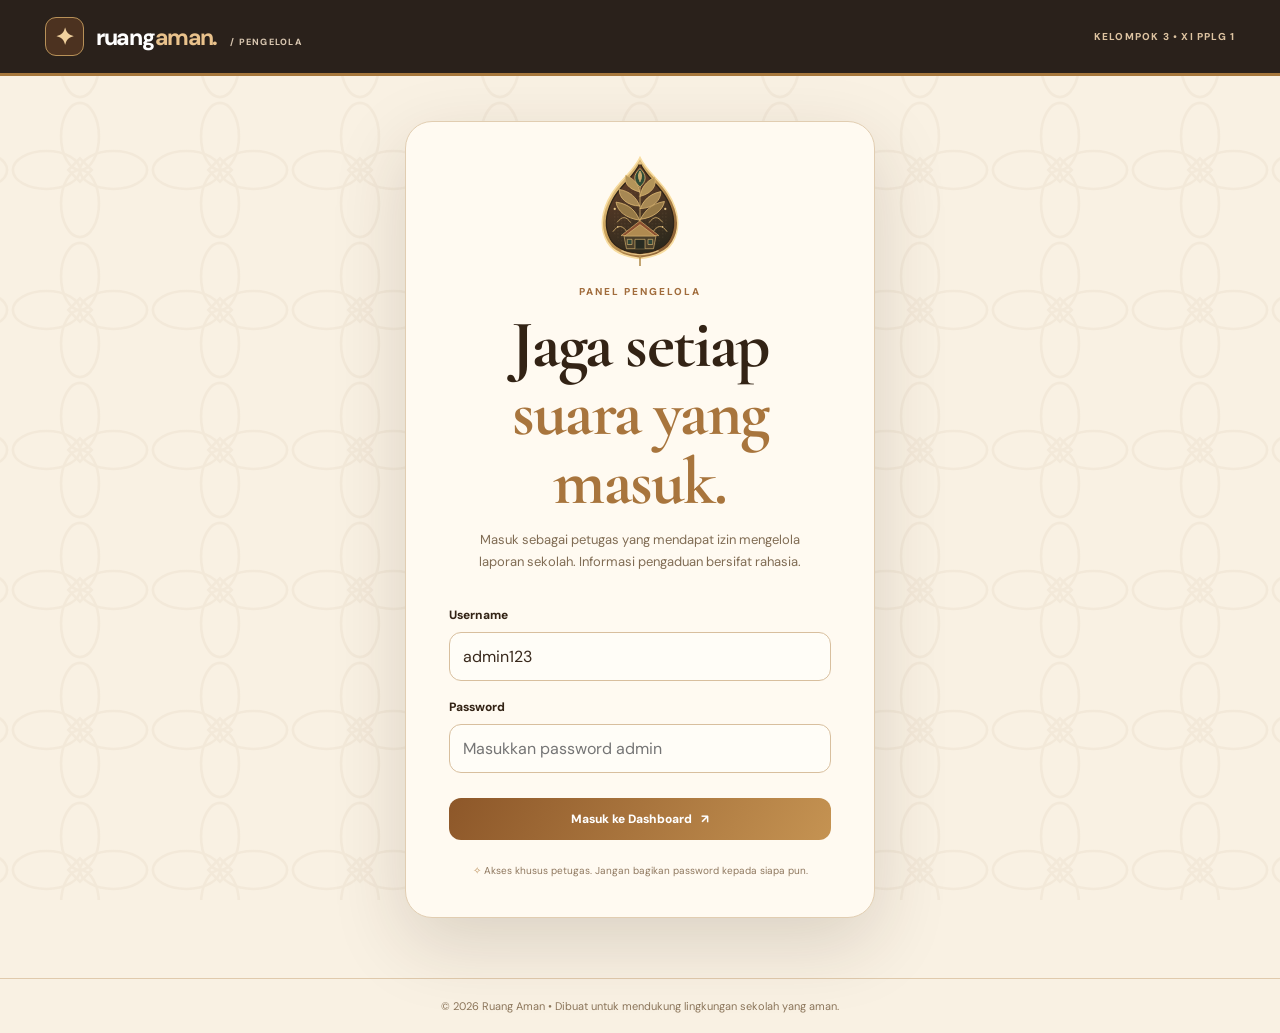
==== admin.html @ 5524164d "Add files via upload" ====
<!doctype html>
<html lang="id"><head><meta charset="utf-8"/><meta name="viewport" content="width=device-width,initial-scale=1"/><meta name="theme-color" content="#281c14"/>
<title>Dashboard Pengelola — Ruang Aman</title><link rel="preconnect" href="https://fonts.googleapis.com"/><link rel="preconnect" href="https://fonts.gstatic.com" crossorigin/><link href="https://fonts.googleapis.com/css2?family=DM+Sans:wght@400;500;600;700;800&family=Cormorant+Garamond:wght@500;600;700&display=swap" rel="stylesheet"/><link rel="stylesheet" href="admin.css"/></head>
<body>
<header class="top"><a class="brand" href="index.html"><span class="emblem">✦</span><span>ruang<b>aman.</b> <small>/ PENGELOLA</small></span></a><div class="top-right"><span class="top-badge">KELOMPOK 3 • XI PPLG 1</span><button class="button ghost" id="logout" type="button" hidden>Keluar</button></div></header>
<main>
<section id="startup-panel" class="login-area"><div class="login-card startup-card"><div class="logo-crest"><img src="gunungan.svg" alt=""/></div><p>Memeriksa sesi pengelola...</p></div></section><section id="login-panel" class="login-area" hidden><div class="login-card"><div class="logo-crest"><img src="gunungan.svg" alt="Gunungan wayang"/></div><div class="eyebrow">PANEL PENGELOLA</div><h1>Jaga setiap<br/><em>suara yang masuk.</em></h1><p>Masuk sebagai petugas yang mendapat izin mengelola laporan sekolah. Informasi pengaduan bersifat rahasia.</p><form id="login-form"><label for="username">Username</label><input id="username" name="username" value="admin123" autocomplete="username" required/><label for="password">Password</label><input id="password" type="password" autocomplete="current-password" required placeholder="Masukkan password admin"/><button class="button primary" type="submit" id="login-btn">Masuk ke Dashboard <span aria-hidden="true">↗</span></button><p class="feedback" id="login-error" role="alert" hidden></p></form><small class="privacy"><span>✧</span> Akses khusus petugas. Jangan bagikan password kepada siapa pun.</small></div></section>
<section id="dashboard" class="dashboard" hidden>
<div class="page-hero"><div><span class="eyebrow">RUANG AMAN • SWARA KABECIKAN</span><h1>Dashboard <em>Laporan.</em></h1><p>Terima, tinjau, dan tindak lanjuti laporan secara bertanggung jawab.</p></div><img src="gunungan.svg" alt=""/></div>
<div class="stats" aria-label="Ringkasan status laporan"><article><small>JUMLAH DITEMUKAN</small><strong id="stat-total">0</strong><span>Data yang berhasil dimuat</span></article><article><small>DITERIMA</small><strong id="stat-new">0</strong><span>Menunggu peninjauan</span></article><article><small>DALAM PROSES</small><strong id="stat-review">0</strong><span>Ditinjau / ditindaklanjuti</span></article><article><small>SELESAI</small><strong id="stat-done">0</strong><span>Penanganan tercatat selesai</span></article></div>
<div class="work"><section class="report-list-panel"><div class="work-head"><div><span class="eyebrow">PENGADUAN MASUK</span><h2>Daftar Laporan</h2></div><button id="refresh" class="button outline" type="button">↻ Muat Ulang</button></div><div class="controls"><label class="visually-hidden" for="search">Cari ID, lokasi, atau jenis</label><input id="search" placeholder="Cari ID, jenis, atau lokasi..." type="search"/><label class="visually-hidden" for="filter">Filter status</label><select id="filter"><option value="">Semua status</option><option>Diterima</option><option>Ditinjau</option><option>Ditindaklanjuti</option><option>Selesai</option></select></div><p id="list-message" class="feedback" role="status"></p><div id="report-list" class="reports" aria-live="polite"></div></section>
<section id="detail" class="detail-panel"><div class="detail-empty"><span>✧</span><h2>Pilih laporan</h2><p>Klik salah satu laporan di sebelah kiri untuk melihat kronologi, status, dan tindakan.</p></div></section></div>
<p class="dashboard-foot">Data laporan bersifat pribadi. Hanya petugas resmi sekolah yang boleh mengakses. Jika ada keadaan mendesak, lakukan penanganan langsung di luar sistem ini.</p>
</section>
</main>
<dialog id="delete-dialog" class="delete-dialog" aria-labelledby="delete-title">
  <div class="delete-dialog-header"><span class="danger-dot" aria-hidden="true">!</span><div><span class="eyebrow">KONFIRMASI PENGHAPUSAN</span><h2 id="delete-title">Hapus laporan?</h2></div></div>
  <p>Ini akan <strong>menghapus permanen</strong> laporan <strong id="delete-id"></strong> beserta riwayat statusnya. Pelapor tidak dapat lagi mengecek ID ini. Tindakan tidak bisa dibatalkan.</p>
  <label for="delete-confirm-input">Ketik ID laporan untuk konfirmasi</label>
  <input id="delete-confirm-input" type="text" autocomplete="off" spellcheck="false" placeholder="RM-..."/>
  <p class="feedback" id="delete-error" role="alert" hidden></p>
  <div class="delete-buttons"><button type="button" class="button outline" id="delete-cancel">Batal</button><button type="button" class="button danger" id="delete-submit" disabled>Ya, Hapus Permanen</button></div>
</dialog>
<div id="toast" class="toast" role="status" hidden></div>
<footer>© 2026 Ruang Aman • Dibuat untuk mendukung lingkungan sekolah yang aman.</footer>
<script src="supabase-config.js"></script><script src="admin.js"></script>
</body></html>
---- admin.css ----
:root{--ink:#332315;--dark:#231913;--gold:#dcb477;--light:#fbf5e9;--card:#fffaf1;--line:#e1cdb1;--muted:#80694f}*{box-sizing:border-box}body{margin:0;background:#f9f1e3;color:var(--ink);font-family:'DM Sans',sans-serif;min-height:100dvh}body:before{content:"";position:fixed;inset:0;z-index:-1;pointer-events:none;background:url('kawung.svg') center/140px repeat;opacity:.08}button,input,select,textarea{font:inherit}button{cursor:pointer}button:disabled{opacity:.6;cursor:wait}[hidden]{display:none!important}.visually-hidden{position:absolute;width:1px;height:1px;overflow:hidden;clip-path:inset(50%)}.top{background:#2a211b;color:#fff5e7;min-height:76px;padding:14px clamp(16px,3.5vw,65px);display:flex;align-items:center;justify-content:space-between;gap:18px;border-bottom:3px solid #a6773c}.brand{display:flex;align-items:center;gap:12px;color:#fff;text-decoration:none;font-size:23px;font-weight:800;letter-spacing:-.05em}.brand b{color:#e9c28c}.brand small{font-size:9px;letter-spacing:.14em;color:#d9c7b1;margin-left:9px}.emblem{width:39px;height:39px;display:grid;place-items:center;border:1px solid #b89158;border-radius:11px;background:#4c3220;color:#f1d19d}.top-right{display:flex;gap:15px;align-items:center}.top-badge{font-size:10px;letter-spacing:.12em;font-weight:800;color:#ddc3a1}.button{border:none;border-radius:12px;font-weight:800;font-size:12px;padding:13px 18px;display:inline-flex;justify-content:center;align-items:center;gap:9px;transition:transform .2s,background .2s}.button:hover{transform:translateY(-1px)}.button.primary{background:linear-gradient(120deg,#8d5729,#c59352);color:#fff}.button.ghost{border:1px solid #b18b59;color:#f3d8ad;background:transparent}.button.outline{border:1px solid #b79a78;background:#fff8ea;color:#6c4724}.login-area{min-height:calc(100dvh - 154px);padding:45px 16px 60px;display:grid;place-items:center}.login-card{position:relative;overflow:hidden;width:min(470px,100%);background:var(--card);border:1px solid var(--line);border-radius:27px;padding:32px clamp(22px,4vw,43px) 38px;box-shadow:0 25px 75px #37231227;text-align:center}.logo-crest{height:115px;margin-bottom:16px}.logo-crest img{height:100%;width:100%;object-fit:contain}.eyebrow{font-size:10px;letter-spacing:.2em;font-weight:800;color:#a16c3c}.login-card h1,.page-hero h1{font:700 clamp(43px,6.2vw,67px)/1.02 'Cormorant Garamond',Georgia,serif;letter-spacing:-.027em;margin:13px 0}.login-card h1 em,.page-hero h1 em{color:#a8753d;font-style:normal}.login-card>p{color:#806c54;font-size:13px;line-height:1.7;max-width:345px;margin:10px auto 25px}.login-card form{display:grid;gap:9px;text-align:left}.login-card label{font-size:12px;font-weight:800;margin-top:9px}.login-card input,.controls input,.controls select,textarea,.detail-panel select{width:100%;border-radius:12px;border:1px solid #d8bf9e;background:#fffdf7;padding:13px;color:#39291c;outline:none}.login-card input:focus,.controls input:focus,.controls select:focus,textarea:focus{border-color:#9b7040;box-shadow:0 0 0 3px #cbab7d44}.login-card form button{margin-top:16px}.privacy{display:block;margin-top:23px;color:#8f785f;font-size:10px;line-height:1.6}.privacy span{color:#b88a53}.feedback{font-size:12px;font-weight:700;color:#8c4e31;line-height:1.6}.dashboard{max-width:1480px;margin:auto;padding:clamp(22px,3.5vw,55px)}.page-hero{background:linear-gradient(120deg,#34241b,#56402d);color:#fcf1d7;border-radius:25px;display:flex;align-items:center;justify-content:space-between;gap:10px;padding:24px clamp(22px,4vw,56px);margin-bottom:24px;position:relative;overflow:hidden}.page-hero:before{content:"";position:absolute;inset:0;background:url('kawung.svg')/140px;opacity:.1}.page-hero>div,.page-hero img{position:relative}.page-hero .eyebrow{color:#e4bc81}.page-hero h1{font-size:clamp(42px,6vw,70px)}.page-hero h1 em{color:#dfb87c}.page-hero p{font-size:13px;color:#d9c8b2;line-height:1.65}.page-hero img{height:160px;width:140px;object-fit:contain;filter:drop-shadow(0 7px 12px #0008)}.stats{display:grid;grid-template-columns:repeat(4,minmax(0,1fr));gap:16px;margin:24px 0}.stats article{background:#fffaf1;border:1px solid #e2cdb0;border-radius:18px;padding:23px;display:flex;flex-direction:column;gap:10px;min-width:0;box-shadow:0 8px 25px #4831140a}.stats small{font-size:10px;font-weight:800;letter-spacing:.11em;color:#80684e}.stats strong{font:700 45px/.9 'Cormorant Garamond',Georgia,serif}.stats span{font-size:11px;color:#8a725a;line-height:1.5}.work{display:grid;grid-template-columns:minmax(330px,0.85fr) minmax(380px,1.15fr);gap:20px;align-items:start}.report-list-panel,.detail-panel{background:#fffaf1;border:1px solid #e0cbb0;border-radius:24px;padding:clamp(18px,3vw,30px);min-height:430px;box-shadow:0 12px 35px #4831140a}.work-head{display:flex;justify-content:space-between;align-items:center;gap:15px}.work-head h2,.detail-panel h2{font:700 33px 'Cormorant Garamond',Georgia,serif;margin:5px 0 15px}.controls{display:grid;grid-template-columns:1fr 145px;gap:9px;margin:15px 0}.reports{display:grid;gap:10px;max-height:660px;overflow:auto}.report-item{width:100%;text-align:left;background:#f7ecdb;border:1px solid #e3cfb2;border-radius:14px;padding:17px;display:grid;gap:10px;color:#503a28}.report-item.active{border-color:#9a6b40;box-shadow:inset 3px 0 0 #9a6b40;background:#f0dfc8}.report-item:hover{background:#f2e4d0}.report-top{display:flex;align-items:center;justify-content:space-between;gap:8px}.report-item strong{font-size:13px;overflow-wrap:anywhere}.report-item small{font-size:10px;color:#7b6952}.chip{display:inline-flex;align-items:center;width:max-content;border-radius:99px;padding:6px 10px;background:#e2c79e;color:#5e3b1e;font-size:10px;font-weight:800}.chip.done{background:#d8e5cf;color:#3d623c}.detail-empty{display:grid;place-content:center;text-align:center;min-height:360px;color:#806950}.detail-empty span{font-size:41px;color:#b18451}.detail-panel h3{font-size:16px;margin:7px 0}.detail-kicker{font-size:10px;font-weight:800;letter-spacing:.15em;color:#9c6d39}.detail-meta{color:#7f6850;font-size:12px;line-height:1.6}.story{white-space:pre-wrap;overflow-wrap:anywhere;line-height:1.75;color:#463626;font-size:13px;background:#f6ead7;border:1px solid #e6d2b7;border-radius:15px;padding:18px;max-height:310px;overflow:auto}.detail-form{display:grid;gap:11px;margin-top:22px}.detail-form label{font-size:12px;font-weight:800}.detail-form textarea{min-height:100px;resize:vertical}.detail-actions{display:flex;gap:10px;align-items:center}.log{margin:12px 0 0;padding-left:19px;color:#795d45;font-size:12px;line-height:2}.dashboard-foot{font-size:11px;line-height:1.7;color:#8d765e;text-align:center;margin-top:28px}footer{border-top:1px solid #e0caac;padding:20px;text-align:center;font-size:11px;color:#8c765b}
@media(max-width:1000px){.work{grid-template-columns:1fr}.reports{max-height:380px}}@media(max-width:650px){.brand{font-size:20px}.brand small,.top-badge{display:none}.page-hero img{height:90px;width:65px}.page-hero{padding:21px}.page-hero h1{font-size:42px}.stats{grid-template-columns:repeat(2,minmax(0,1fr));gap:10px}.stats article{padding:16px}.stats strong{font-size:38px}.dashboard{padding:15px}.report-list-panel,.detail-panel{padding:16px}.work-head{align-items:start}.work-head h2{font-size:29px}.controls{grid-template-columns:1fr}.button{padding:11px 12px}.top{padding:13px}}@media(prefers-reduced-motion:reduce){*,*:before,*:after{transition:none!important;animation:none!important}}


.startup-card{max-width:400px}.startup-card p{font-weight:700;color:#795b40}.danger-heading{margin-top:24px!important}.danger-zone{margin-top:10px;padding:20px;border-radius:17px;border:1px solid #dfb4a6;background:linear-gradient(120deg,#fff4ef,#fffaf6);display:flex;gap:16px;align-items:center;justify-content:space-between}.danger-copy strong{color:#8e3024;font-size:13px}.danger-copy p{font-size:11px;line-height:1.6;color:#906b60;margin:7px 0 0}.button.danger{background:#9b372b;color:white;white-space:nowrap}.button.danger:hover{background:#82251a}.button.danger:focus-visible{outline:3px solid #e9a18f;outline-offset:2px}.delete-dialog{width:min(480px,calc(100vw - 28px));border:1px solid #d8b9a3;border-radius:23px;background:#fffbf4;padding:clamp(22px,4vw,34px);box-shadow:0 26px 80px #21140dcc;color:#3d2a1f}.delete-dialog::backdrop{background:#1f1713b9;backdrop-filter:blur(5px)}.delete-dialog-header{display:flex;align-items:center;gap:14px}.delete-dialog h2{font:700 35px/1.1 'Cormorant Garamond',Georgia,serif;margin:4px 0}.delete-dialog>p{font-size:13px;line-height:1.75;color:#654d3e}.delete-dialog>label{display:block;font-size:12px;font-weight:800;margin:17px 0 9px}.delete-dialog input{width:100%;border:1px solid #caa789;border-radius:11px;padding:12px 13px;background:white;color:#3f2b21;outline:none}.delete-dialog input:focus{box-shadow:0 0 0 3px #caa78966}.delete-buttons{display:flex;justify-content:flex-end;gap:10px;margin-top:24px}.danger-dot{display:grid;place-items:center;width:42px;height:42px;border-radius:50%;background:#f3d9cc;color:#922f24;font-weight:800;font-size:25px}.toast{position:fixed;left:50%;bottom:22px;transform:translateX(-50%);z-index:100;max-width:min(90vw,480px);padding:14px 22px;background:#2b231c;color:#f9e9d1;border:1px solid #d2a66e;border-radius:13px;box-shadow:0 10px 35px #1f110d55;font-size:12px;font-weight:800;text-align:center}@media(max-width:650px){.danger-zone{flex-direction:column;align-items:stretch}.delete-buttons{flex-wrap:wrap}.delete-buttons button{flex:1}}
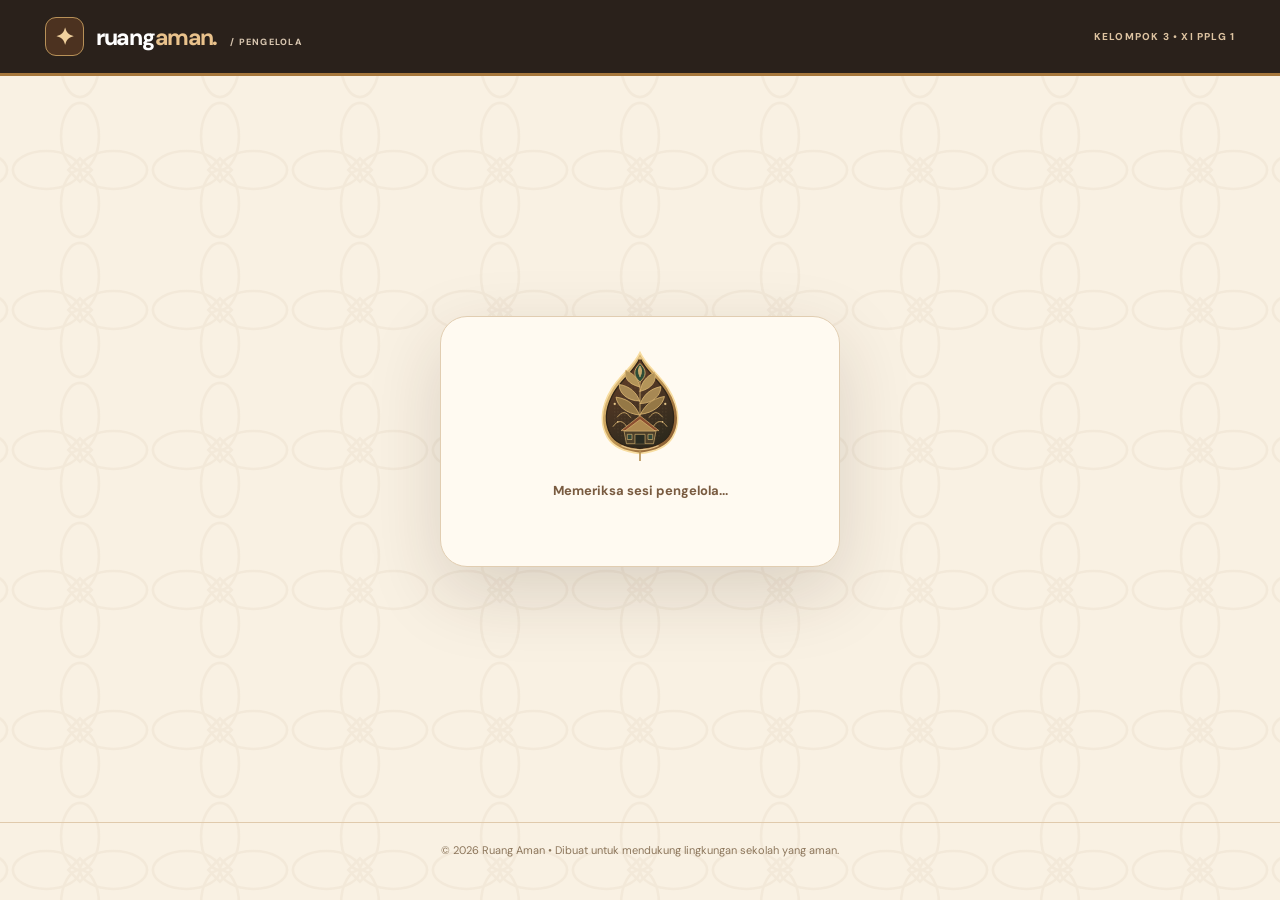
==== commit d165155c: "Update admin.html" ====
--- a/admin.html
+++ b/admin.html
@@ -13,15 +13,7 @@
 <p class="dashboard-foot">Data laporan bersifat pribadi. Hanya petugas resmi sekolah yang boleh mengakses. Jika ada keadaan mendesak, lakukan penanganan langsung di luar sistem ini.</p>
 </section>
 </main>
-<dialog id="delete-dialog" class="delete-dialog" aria-labelledby="delete-title">
-  <div class="delete-dialog-header"><span class="danger-dot" aria-hidden="true">!</span><div><span class="eyebrow">KONFIRMASI PENGHAPUSAN</span><h2 id="delete-title">Hapus laporan?</h2></div></div>
-  <p>Ini akan <strong>menghapus permanen</strong> laporan <strong id="delete-id"></strong> beserta riwayat statusnya. Pelapor tidak dapat lagi mengecek ID ini. Tindakan tidak bisa dibatalkan.</p>
-  <label for="delete-confirm-input">Ketik ID laporan untuk konfirmasi</label>
-  <input id="delete-confirm-input" type="text" autocomplete="off" spellcheck="false" placeholder="RM-..."/>
-  <p class="feedback" id="delete-error" role="alert" hidden></p>
-  <div class="delete-buttons"><button type="button" class="button outline" id="delete-cancel">Batal</button><button type="button" class="button danger" id="delete-submit" disabled>Ya, Hapus Permanen</button></div>
-</dialog>
 <div id="toast" class="toast" role="status" hidden></div>
 <footer>© 2026 Ruang Aman • Dibuat untuk mendukung lingkungan sekolah yang aman.</footer>
 <script src="supabase-config.js"></script><script src="admin.js"></script>
-</body></html>+</body></html>
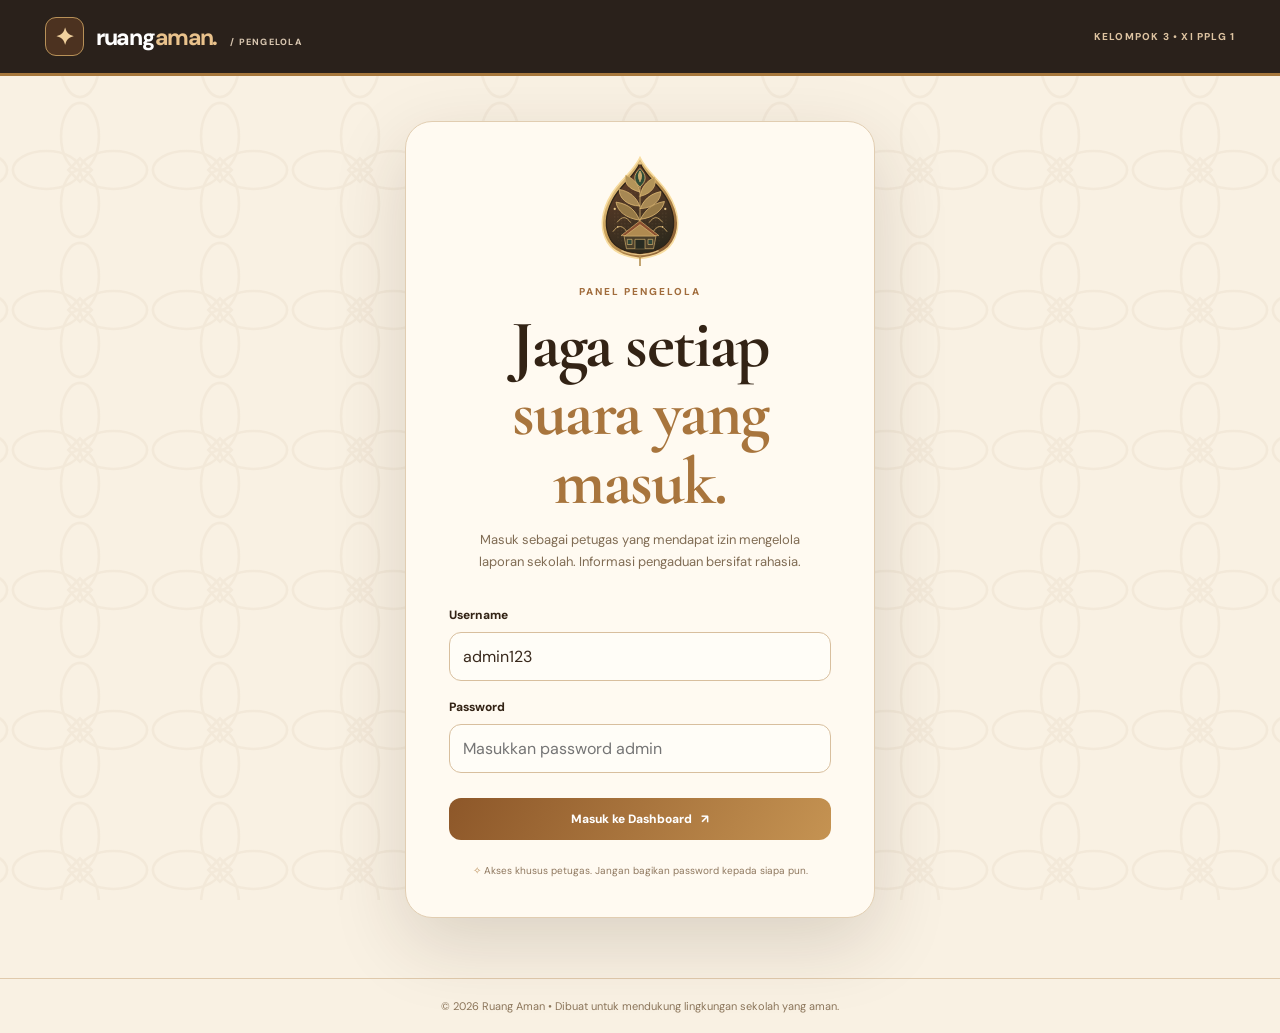
==== commit a1073653: "Refactor admin.html for improved login flow" ====
--- a/admin.html
+++ b/admin.html
@@ -4,7 +4,7 @@
 <body>
 <header class="top"><a class="brand" href="index.html"><span class="emblem">✦</span><span>ruang<b>aman.</b> <small>/ PENGELOLA</small></span></a><div class="top-right"><span class="top-badge">KELOMPOK 3 • XI PPLG 1</span><button class="button ghost" id="logout" type="button" hidden>Keluar</button></div></header>
 <main>
-<section id="startup-panel" class="login-area"><div class="login-card startup-card"><div class="logo-crest"><img src="gunungan.svg" alt=""/></div><p>Memeriksa sesi pengelola...</p></div></section><section id="login-panel" class="login-area" hidden><div class="login-card"><div class="logo-crest"><img src="gunungan.svg" alt="Gunungan wayang"/></div><div class="eyebrow">PANEL PENGELOLA</div><h1>Jaga setiap<br/><em>suara yang masuk.</em></h1><p>Masuk sebagai petugas yang mendapat izin mengelola laporan sekolah. Informasi pengaduan bersifat rahasia.</p><form id="login-form"><label for="username">Username</label><input id="username" name="username" value="admin123" autocomplete="username" required/><label for="password">Password</label><input id="password" type="password" autocomplete="current-password" required placeholder="Masukkan password admin"/><button class="button primary" type="submit" id="login-btn">Masuk ke Dashboard <span aria-hidden="true">↗</span></button><p class="feedback" id="login-error" role="alert" hidden></p></form><small class="privacy"><span>✧</span> Akses khusus petugas. Jangan bagikan password kepada siapa pun.</small></div></section>
+<section id="startup-panel" class="login-area" aria-live="polite"><div class="login-card startup-card"><div class="logo-crest"><img src="gunungan.svg" alt="Gunungan Ruang Aman"/></div><div class="eyebrow">RUANG AMAN • PENGELOLA</div><h1>Selamat <em>datang.</em></h1><p id="startup-message">Memeriksa sesi masuk...</p><div class="startup-actions"><button type="button" class="button outline" id="startup-manual">Masuk dengan akun</button></div></div></section><section id="login-panel" class="login-area" hidden><div class="login-card"><div class="logo-crest"><img src="gunungan.svg" alt="Gunungan wayang"/></div><div class="eyebrow">PANEL PENGELOLA</div><h1>Jaga setiap<br/><em>suara yang masuk.</em></h1><p>Masuk sebagai petugas yang mendapat izin mengelola laporan sekolah. Informasi pengaduan bersifat rahasia.</p><form id="login-form"><label for="username">Username</label><input id="username" name="username" value="admin123" autocomplete="username" required/><label for="password">Password</label><input id="password" type="password" autocomplete="current-password" required placeholder="Masukkan password admin"/><button class="button primary" type="submit" id="login-btn">Masuk ke Dashboard <span aria-hidden="true">↗</span></button><p class="feedback" id="login-error" role="alert" hidden></p></form><small class="privacy"><span>✧</span> Akses khusus petugas. Jangan bagikan password kepada siapa pun.</small></div></section>
 <section id="dashboard" class="dashboard" hidden>
 <div class="page-hero"><div><span class="eyebrow">RUANG AMAN • SWARA KABECIKAN</span><h1>Dashboard <em>Laporan.</em></h1><p>Terima, tinjau, dan tindak lanjuti laporan secara bertanggung jawab.</p></div><img src="gunungan.svg" alt=""/></div>
 <div class="stats" aria-label="Ringkasan status laporan"><article><small>JUMLAH DITEMUKAN</small><strong id="stat-total">0</strong><span>Data yang berhasil dimuat</span></article><article><small>DITERIMA</small><strong id="stat-new">0</strong><span>Menunggu peninjauan</span></article><article><small>DALAM PROSES</small><strong id="stat-review">0</strong><span>Ditinjau / ditindaklanjuti</span></article><article><small>SELESAI</small><strong id="stat-done">0</strong><span>Penanganan tercatat selesai</span></article></div>
@@ -13,7 +13,38 @@
 <p class="dashboard-foot">Data laporan bersifat pribadi. Hanya petugas resmi sekolah yang boleh mengakses. Jika ada keadaan mendesak, lakukan penanganan langsung di luar sistem ini.</p>
 </section>
 </main>
+<dialog id="delete-dialog" class="delete-dialog" aria-labelledby="delete-title">
+  <div class="delete-dialog-header"><span class="danger-dot" aria-hidden="true">!</span><div><span class="eyebrow">KONFIRMASI PENGHAPUSAN</span><h2 id="delete-title">Hapus laporan?</h2></div></div>
+  <p>Ini akan <strong>menghapus permanen</strong> laporan <strong id="delete-id"></strong> beserta riwayat statusnya. Pelapor tidak dapat lagi mengecek ID ini. Tindakan tidak bisa dibatalkan.</p>
+  <label for="delete-confirm-input">Ketik ID laporan untuk konfirmasi</label>
+  <input id="delete-confirm-input" type="text" autocomplete="off" spellcheck="false" placeholder="RM-..."/>
+  <p class="feedback" id="delete-error" role="alert" hidden></p>
+  <div class="delete-buttons"><button type="button" class="button outline" id="delete-cancel">Batal</button><button type="button" class="button danger" id="delete-submit" disabled>Ya, Hapus Permanen</button></div>
+</dialog>
 <div id="toast" class="toast" role="status" hidden></div>
 <footer>© 2026 Ruang Aman • Dibuat untuk mendukung lingkungan sekolah yang aman.</footer>
-<script src="supabase-config.js"></script><script src="admin.js"></script>
+<script>
+(()=>{
+  const reveal=(message)=>{
+    const loading=document.getElementById('startup-panel');
+    const login=document.getElementById('login-panel');
+    const notice=document.getElementById('login-error');
+    if(!loading||loading.hidden||!login)return;
+    loading.hidden=true;
+    login.hidden=false;
+    if(notice){notice.textContent=message;notice.hidden=false;}
+  };
+  window.RA_SHOW_LOGIN=reveal;
+  document.getElementById('startup-manual')?.addEventListener('click',()=>{
+    window.RA_SKIP_BOOT=true;
+    reveal('Silakan masuk menggunakan akun pengelola.');
+  });
+  window.setTimeout(()=>reveal('Pemeriksaan sesi terlalu lama. Silakan masuk atau muat ulang halaman.'),11000);
+  window.addEventListener('error',event=>{
+    if(/(?:^|\/)admin\.js(?:\?|$)/.test(String(event.filename||'')))
+      reveal('Halaman tidak selesai dimuat. Muat ulang halaman atau hubungi pengelola.');
+  });
+})();
+</script>
+<script src="supabase-config.js?ra=20261117"></script><script src="admin.js?ra=20261117"></script>
 </body></html>
--- a/admin.css
+++ b/admin.css
@@ -4,3 +4,8 @@
 
 
 .startup-card{max-width:400px}.startup-card p{font-weight:700;color:#795b40}.danger-heading{margin-top:24px!important}.danger-zone{margin-top:10px;padding:20px;border-radius:17px;border:1px solid #dfb4a6;background:linear-gradient(120deg,#fff4ef,#fffaf6);display:flex;gap:16px;align-items:center;justify-content:space-between}.danger-copy strong{color:#8e3024;font-size:13px}.danger-copy p{font-size:11px;line-height:1.6;color:#906b60;margin:7px 0 0}.button.danger{background:#9b372b;color:white;white-space:nowrap}.button.danger:hover{background:#82251a}.button.danger:focus-visible{outline:3px solid #e9a18f;outline-offset:2px}.delete-dialog{width:min(480px,calc(100vw - 28px));border:1px solid #d8b9a3;border-radius:23px;background:#fffbf4;padding:clamp(22px,4vw,34px);box-shadow:0 26px 80px #21140dcc;color:#3d2a1f}.delete-dialog::backdrop{background:#1f1713b9;backdrop-filter:blur(5px)}.delete-dialog-header{display:flex;align-items:center;gap:14px}.delete-dialog h2{font:700 35px/1.1 'Cormorant Garamond',Georgia,serif;margin:4px 0}.delete-dialog>p{font-size:13px;line-height:1.75;color:#654d3e}.delete-dialog>label{display:block;font-size:12px;font-weight:800;margin:17px 0 9px}.delete-dialog input{width:100%;border:1px solid #caa789;border-radius:11px;padding:12px 13px;background:white;color:#3f2b21;outline:none}.delete-dialog input:focus{box-shadow:0 0 0 3px #caa78966}.delete-buttons{display:flex;justify-content:flex-end;gap:10px;margin-top:24px}.danger-dot{display:grid;place-items:center;width:42px;height:42px;border-radius:50%;background:#f3d9cc;color:#922f24;font-weight:800;font-size:25px}.toast{position:fixed;left:50%;bottom:22px;transform:translateX(-50%);z-index:100;max-width:min(90vw,480px);padding:14px 22px;background:#2b231c;color:#f9e9d1;border:1px solid #d2a66e;border-radius:13px;box-shadow:0 10px 35px #1f110d55;font-size:12px;font-weight:800;text-align:center}@media(max-width:650px){.danger-zone{flex-direction:column;align-items:stretch}.delete-buttons{flex-wrap:wrap}.delete-buttons button{flex:1}}
+
+.startup-card h1{font-size:clamp(37px,5vw,53px);margin-top:12px}
+.startup-card #startup-message{margin:15px auto;color:#6d5746;font-weight:600}
+.startup-actions{display:flex;justify-content:center;margin-top:18px}
+.startup-actions .button{width:100%;max-width:260px}
